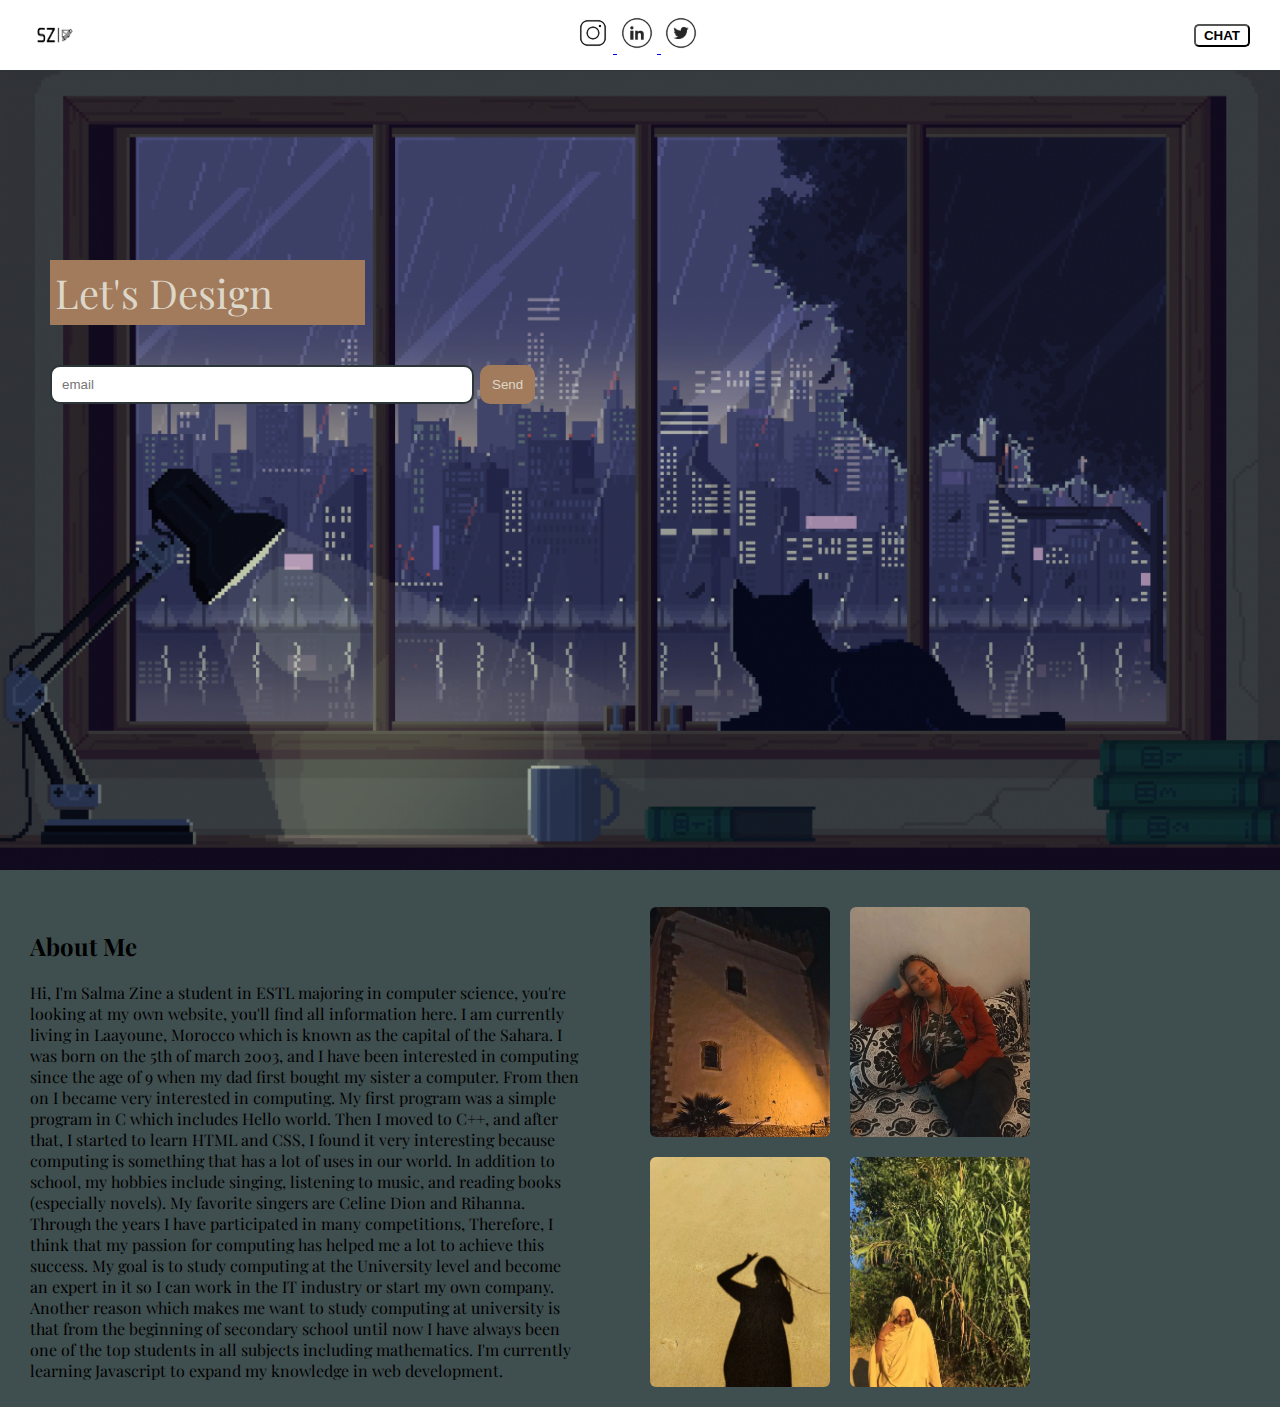
==== index.html @ d35ae111 "Update and rename website.html to index.html" ====
<!DOCTYPE html>
<html>

<head>
    <meta name="viewport" content="width=device-width, initial-scale=1.0">
    <title>SZ.REAL</title>
    <link rel="preconnect" href="https://fonts.googleapis.com">
    <link rel="preconnect" href="https://fonts.gstatic.com" crossorigin>
    <link href="https://fonts.googleapis.com/css2?family=Playfair+Display:wght@500&display=swap" rel="stylesheet">
    <link rel="stylesheet" href="general.css">
</head>

<body>
    <div class="bar">
        <img class="logo" src="images/logo-black.png">
        <div>
            <a href="https://www.instagram.com/krm.xo/" target="_blank">
                <img class="socials" alt="Qries" src="images/45aa9402701075017d75c0611233c0d0.jpg">
            </a>
            <a href="https://www.linkedin.com/in/salma-zine-57623324b/" target="_blank">
                <img class="socials" alt="Qries" src="images/05da3431471058c803afacb2f5483f7b.jpg">
            </a>
            <a href="https://www.linkedin.com/in/salma-zine-57623324b/" target="_blank">
                <img class="socials" alt="Qries" src="images/5fd0537ef0cbf9efd48c975209f74a8c.jpg">
            </a>
        </div>
        <a href="https://chatwith.io/s/salma-zine" target="_blank"><button class="chat">CHAT</button></a>
    </div>
    <div class="banner">
        <div class="first">
            <p class="title">Let's Design</p>
            <input class="email" type="text" placeholder="email">
            <button class="send">Send</button>
        </div>
    </div>
    <div class="second">
        <h2>About Me</h2>
        <p>Hi, I'm Salma Zine a student in ESTL majoring in computer science,
            you're looking at my own website, you'll find all
            information here. I am currently living in Laayoune,
            Morocco which is known as the capital of the Sahara.
            I was born on the 5th of march 2003, and I have been interested in
            computing since the age of 9 when my dad first bought my sister a
            computer. From then on I became very interested in computing. My first
            program was a simple program in C which includes Hello world. Then I moved to C++,
            and after that, I started to learn HTML and CSS, I found it very interesting because
            computing is something that has a lot of uses in our world. In addition to school, my
            hobbies include singing, listening to music, and reading books (especially novels).
            My favorite singers are Celine Dion and Rihanna. Through the years I
            have participated in many competitions, Therefore, I think that my passion for computing
            has helped me a lot to achieve this success. My goal is to study computing at the University
            level and become an expert in it so I can work in the IT industry or start my own company.
            Another reason which makes me want to study computing at university is that from the
            beginning of secondary school until now I have always been one of the top students in
            all subjects including mathematics. I'm currently learning Javascript to expand my knowledge in web
            development.</p>
        <div class="galery">
            <img class="img" src="images/298092597_429665898942498_5796838263389754984_n.webp">
            <img class="img" src="images/298108815_631728588336736_8099420850916864080_n.webp">
            <img class="img" src="images/299583170_762763531638630_4451899156072150648_n.webp">
            <img class="img" src="images/299976056_5358411320915630_2303015168492389900_n.webp">
        </div>
    </div>
</body>

</html>
---- general.css ----
body {
            height: 1000px;
            font-family: 'Playfair Display', serif;

            margin: 0;

        }

        .bar {
            display: flex;
            justify-content: space-between;
            flex: 1;
            background-color: white;
            align-items: center;
            padding: 5px;
            position: fixed;
            top: 0px;
            left: 0px;
            right: 0px;
            padding-left: 30px;
            padding-right: 30px;
        }

        .logo {
            width: 50px;
            height: 60px;
        }

        .socials {
            width: 40px;
        }

        .chat {
            font-weight: bold;
            background-color: transparent;
            border-radius: 5px;
            padding-left: 8px;
            padding-right: 8px;
            padding-top: 2px;
            padding-bottom: 2px;
        }

        .banner {
            min-height: 90vh;
            width: 100%;
            background-image: url(images/wp5997701.png);
            background-position: center;
            background-size: cover;
            margin-top: 70px;
            position: relative;
            z-index: -1;

        }

        .first {
            margin-top: 150px;
            position: absolute;
        }


        .title {
            font-family: 'Playfair Display', serif;
            color: #DCD7C9;
            background-color: #A27B5C;
            padding-left: 5px;
            padding-top: 6px;
            padding-bottom: 6px;
            padding-right: 10px;
            margin-left: 50px;
            width: 300px;
            font-size: 40px;

        }


        .email {
            padding: 3px;
            margin-left: 50px;
            margin-top: -60px;
            padding: 10px;
            border-radius: 10px;
            border-style: solid;
            border-color: #2C3639;
            width: 400px;
        }

        .send {
            padding: 10px;
            margin-left: 2px;
            border-radius: 10px;
            border-style: solid;
            background-color: #A27B5C;
            border-color: transparent;
            color: #DCD7C9;
        }


        .second {
            display: flex;
            background-color: #3F4E4F;
            margin-top: -10px;
            padding-top: 10px;
            padding-bottom: 10px;
            display: block;
            position: relative;
            z-index: -1;
        }

        .second h2 {
            margin-top: 50px;
            margin-left: 30px;
        }

        .second p {
            width: 550px;
            word-wrap: break-word;
            margin-left: 30px;
        }

        .galery {
            display: grid;
            grid-template-columns: 150px 200px;
            grid-template-rows: 230px 230px;
            margin-left: 650px;
            margin-top: -490px;
            grid-row-gap: 20px;
            grid-column-gap: 50px;
            justify-items: stretch;
            align-items: stretch;
            position: absolute;
        }

        .img {
            width: 180px;
            border-radius: 6px;
        }
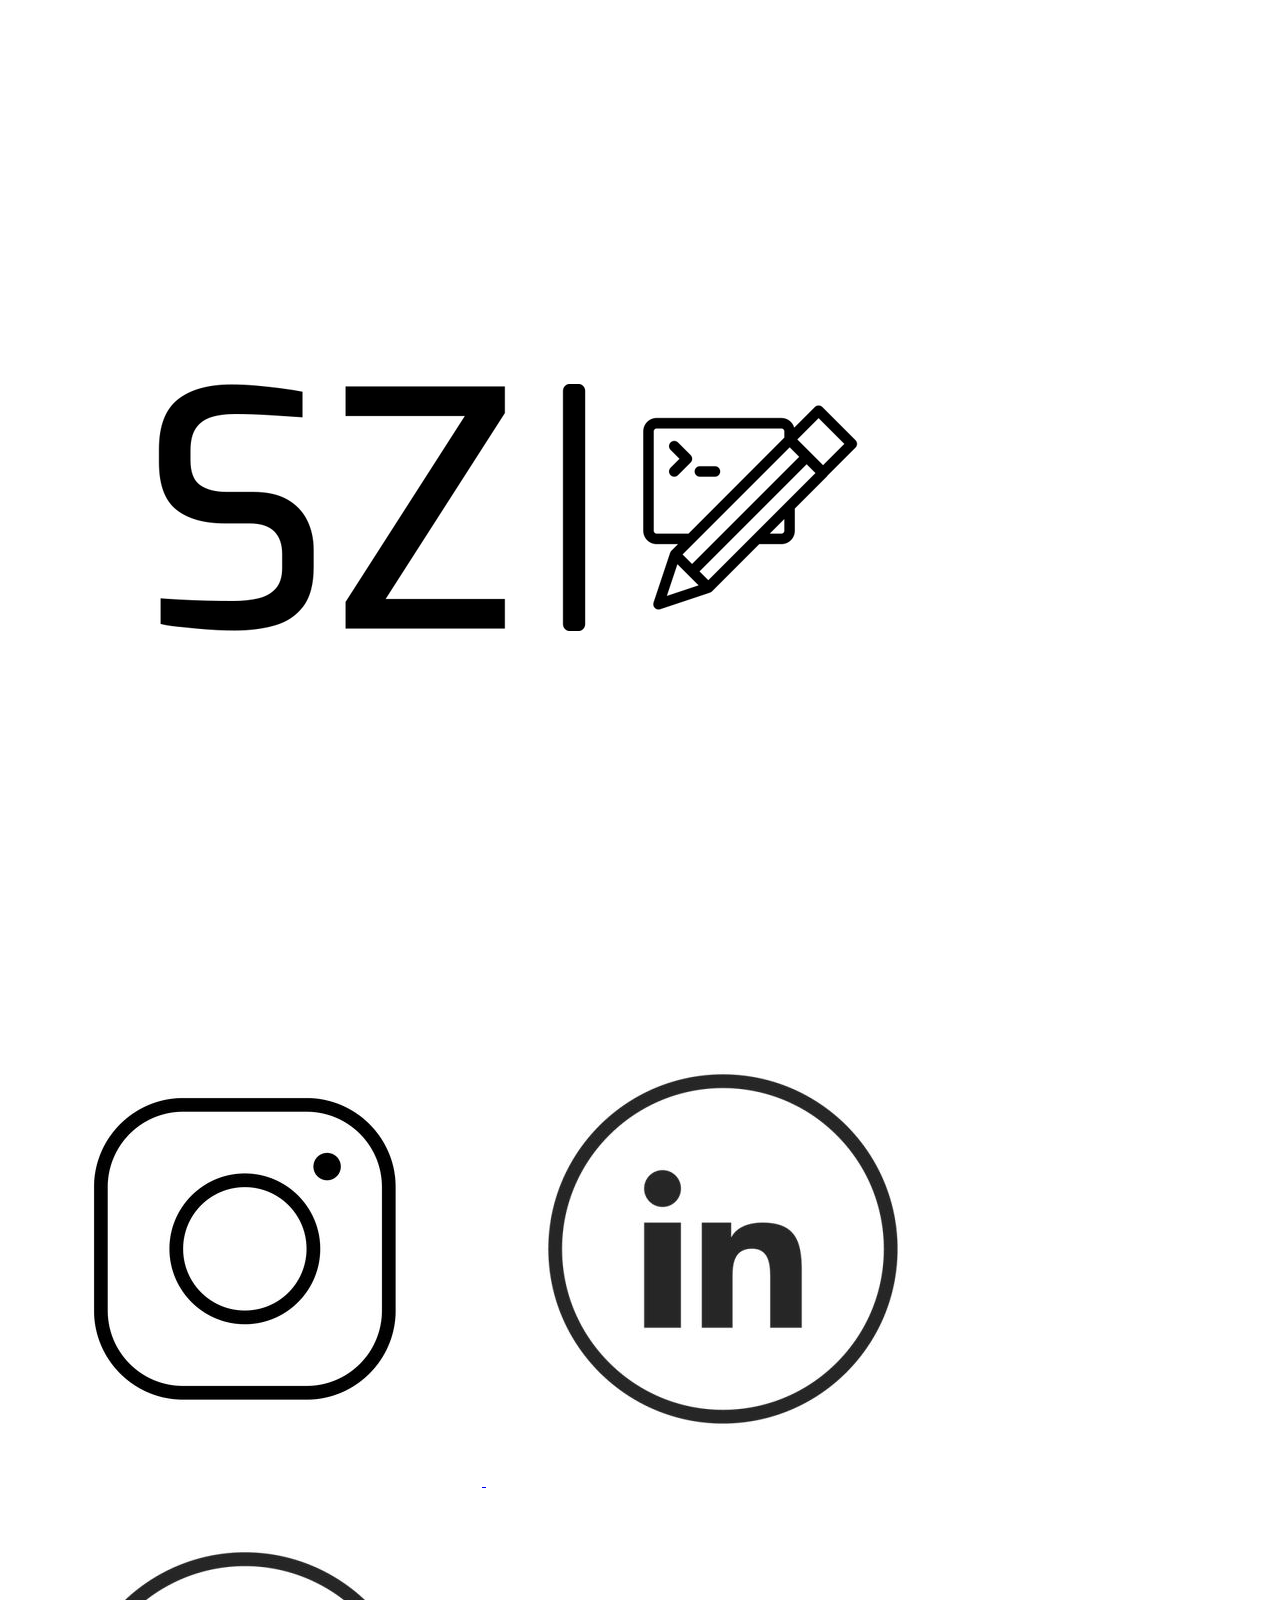
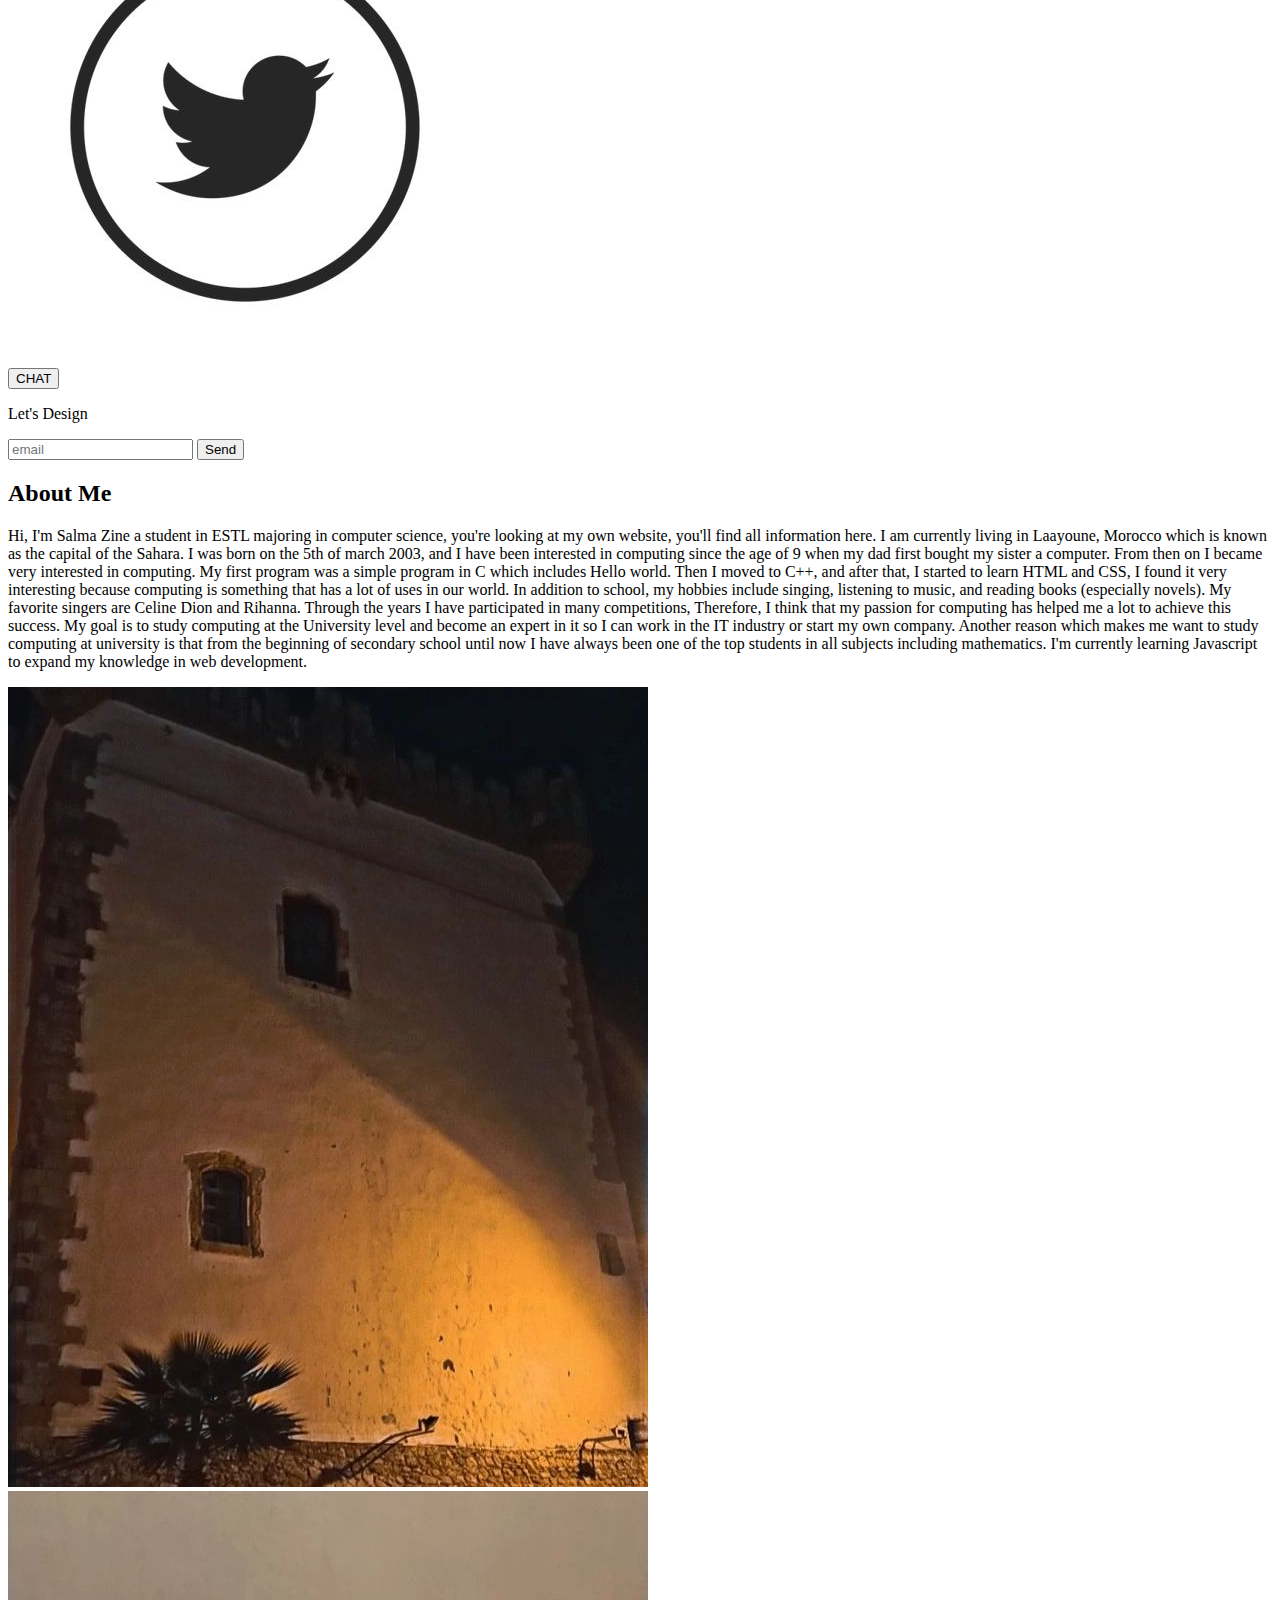
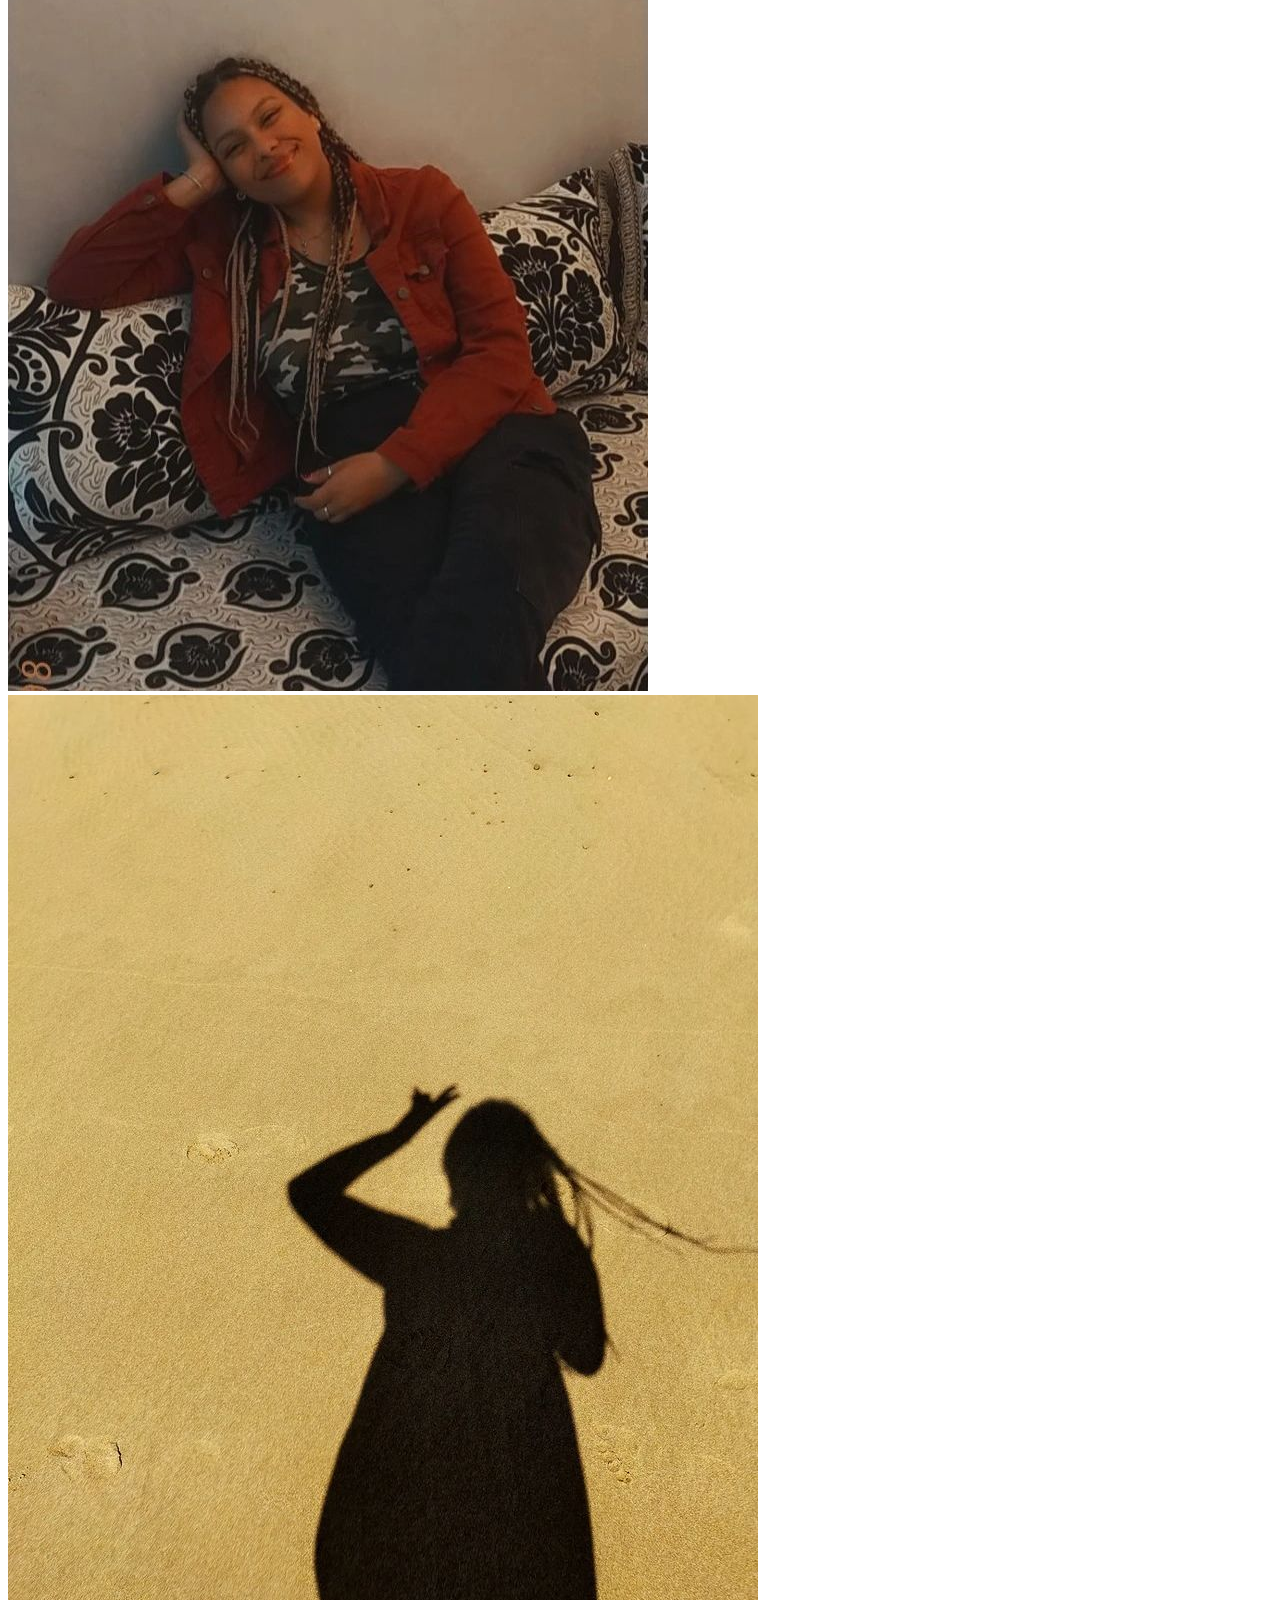
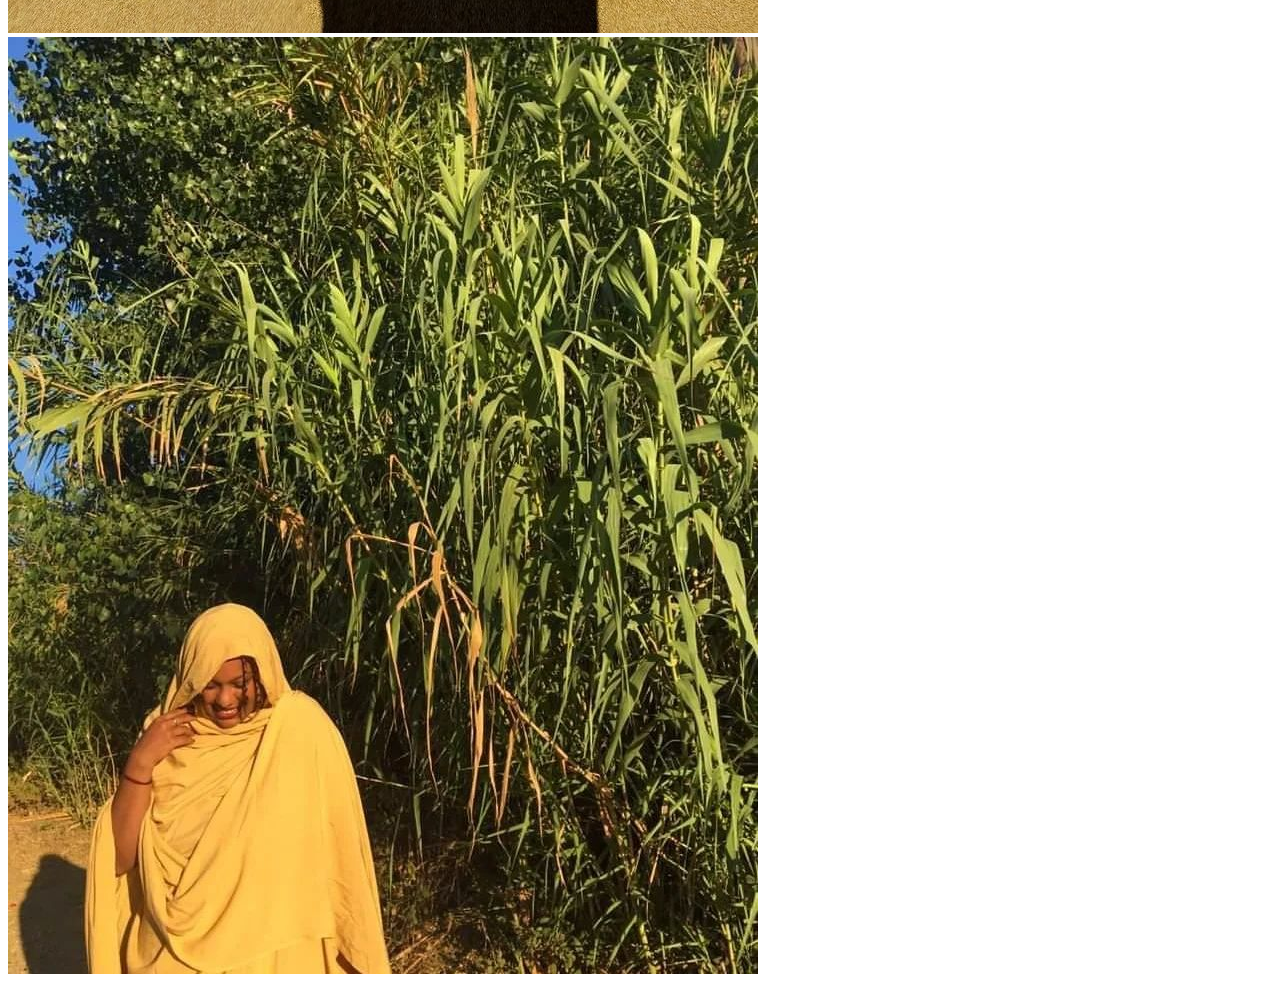
==== commit cc91ebe1: "Update index.html" ====
--- a/index.html
+++ b/index.html
@@ -7,7 +7,7 @@
     <link rel="preconnect" href="https://fonts.googleapis.com">
     <link rel="preconnect" href="https://fonts.gstatic.com" crossorigin>
     <link href="https://fonts.googleapis.com/css2?family=Playfair+Display:wght@500&display=swap" rel="stylesheet">
-    <link rel="stylesheet" href="general.css">
+    <link rel="stylesheet" href="style.css">
 </head>
 
 <body>
